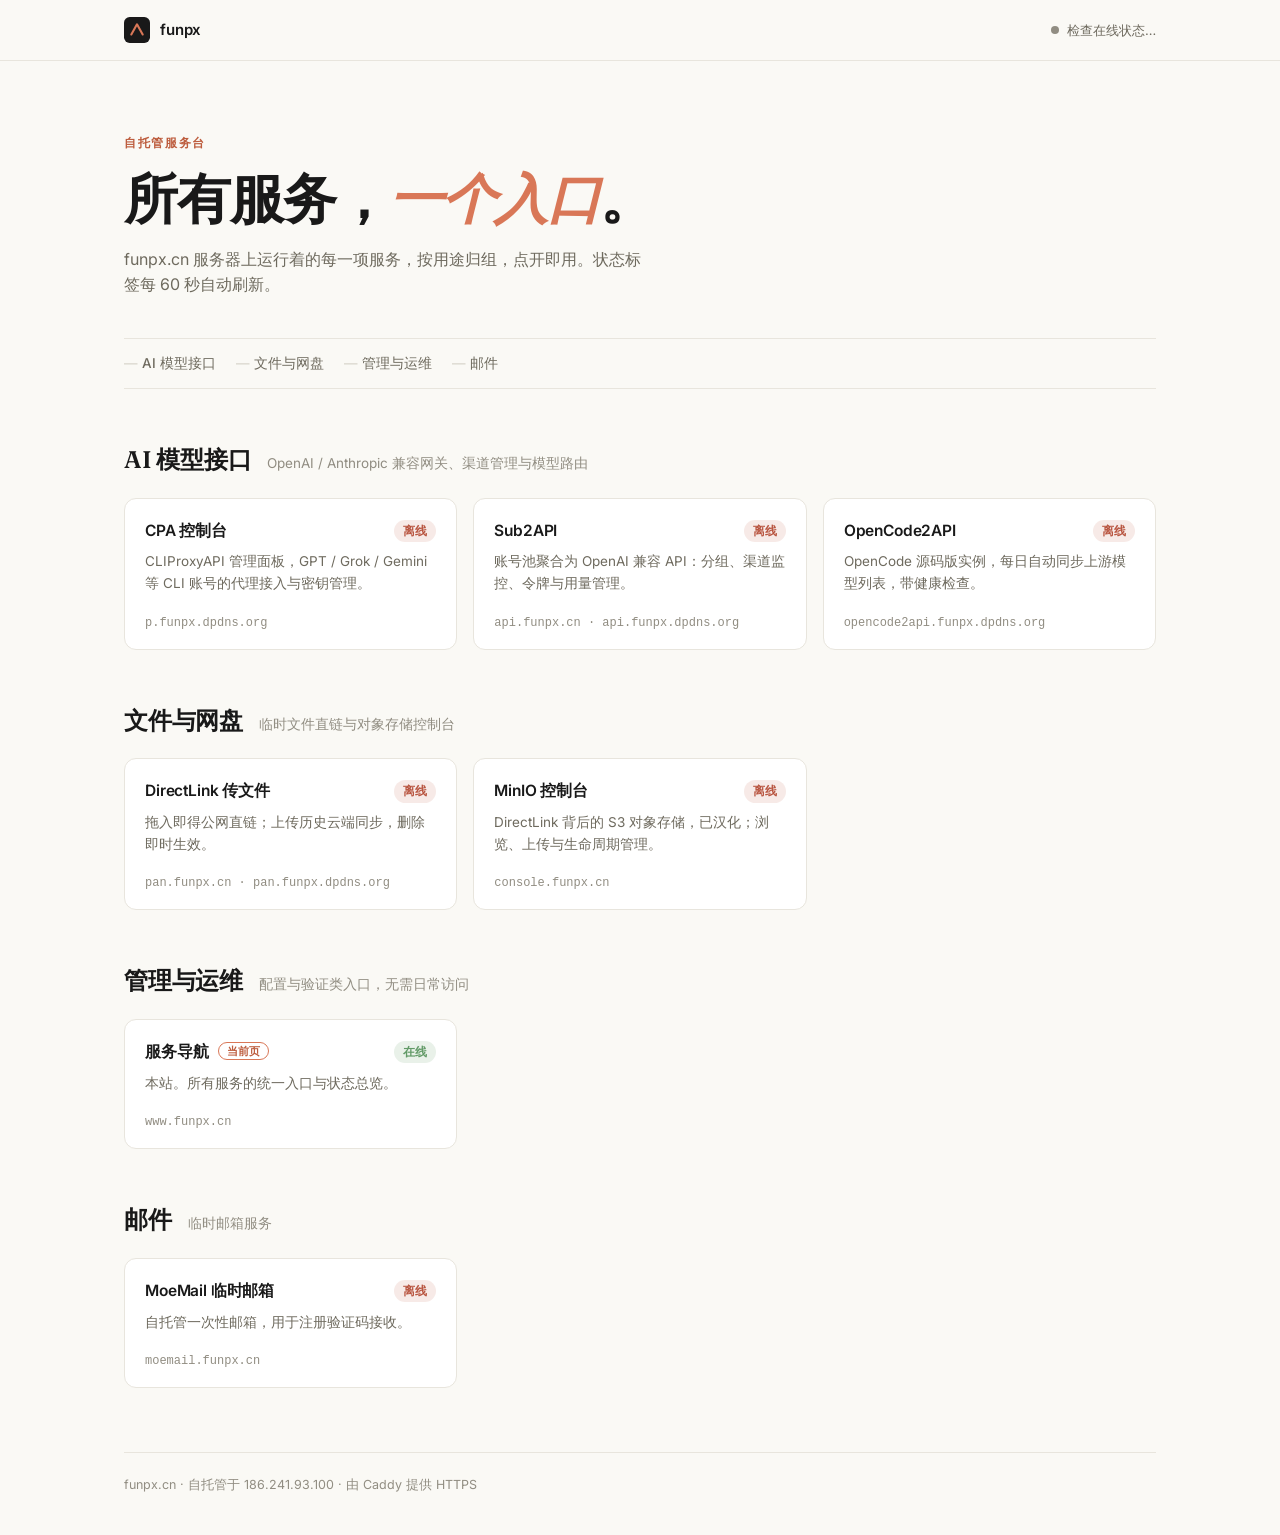
==== index.html @ fb262694 "first commit: funpx Anthropic-style service navigator" ====
<!DOCTYPE html>
<html lang="zh-CN">
<head>
<meta charset="UTF-8">
<meta name="viewport" content="width=device-width, initial-scale=1.0">
<title>funpx 服务导航</title>
<meta name="description" content="funpx.cn 自托管服务统一入口">
<link rel="icon" href="data:image/svg+xml,%3Csvg xmlns='http://www.w3.org/2000/svg' viewBox='0 0 32 32'%3E%3Crect width='32' height='32' rx='7' fill='%23191919'/%3E%3Cpath d='M9 21.5 16 9l7 12.5' stroke='%23D97757' stroke-width='2.6' fill='none' stroke-linecap='round' stroke-linejoin='round'/%3E%3C/svg%3E">
<link rel="preconnect" href="https://fonts.googleapis.com">
<link rel="preconnect" href="https://fonts.gstatic.com" crossorigin>
<link href="https://fonts.googleapis.com/css2?family=Fraunces:opsz,wght@9..144,500;9..144,600&family=Inter:wght@400;500;600&display=swap" rel="stylesheet">
<link rel="stylesheet" href="style.css">
</head>
<body>

<header class="site-header">
  <div class="wrap header-row">
    <a class="mark" href="/" aria-label="funpx 首页">
      <svg width="26" height="26" viewBox="0 0 32 32" aria-hidden="true"><rect width="32" height="32" rx="7" fill="#191919"/><path d="M9 21.5 16 9l7 12.5" stroke="#D97757" stroke-width="2.6" fill="none" stroke-linecap="round" stroke-linejoin="round"/></svg>
      <span>funpx</span>
    </a>
    <div class="header-meta">
      <span class="dot" id="live-dot" aria-hidden="true"></span>
      <span id="live-label">检查在线状态…</span>
    </div>
  </div>
</header>

<main class="wrap">

  <section class="hero">
    <p class="eyebrow">自托管服务台</p>
    <h1>所有服务，<em>一个入口</em>。</h1>
    <p class="lede">funpx.cn 服务器上运行着的每一项服务，按用途归组，点开即用。状态标签每 60 秒自动刷新。</p>
  </section>

  <nav class="group-index" aria-label="分组目录">
    <a href="#ai">AI 模型接口</a>
    <a href="#files">文件与网盘</a>
    <a href="#ops">管理与运维</a>
    <a href="#mail">邮件</a>
  </nav>

  <section class="group" id="ai">
    <header class="group-head">
      <h2>AI 模型接口</h2>
      <p>OpenAI / Anthropic 兼容网关、渠道管理与模型路由</p>
    </header>
    <div class="grid">
      <a class="card" data-href="https://p.funpx.dpdns.org/" href="https://p.funpx.dpdns.org/" target="_blank" rel="noopener">
        <div class="card-top"><h3>CPA 控制台</h3><span class="status" data-probe="https://p.funpx.dpdns.org/">…</span></div>
        <p>CLIProxyAPI 管理面板，GPT / Grok / Gemini 等 CLI 账号的代理接入与密钥管理。</p>
        <span class="host">p.funpx.dpdns.org</span>
      </a>
      <a class="card" data-href="https://api.funpx.cn/" href="https://api.funpx.cn/" target="_blank" rel="noopener">
        <div class="card-top"><h3>Sub2API</h3><span class="status" data-probe="https://api.funpx.cn/">…</span></div>
        <p>账号池聚合为 OpenAI 兼容 API：分组、渠道监控、令牌与用量管理。</p>
        <span class="host">api.funpx.cn · api.funpx.dpdns.org</span>
      </a>
      <a class="card" data-href="https://opencode2api.funpx.dpdns.org/healthz" href="https://opencode2api.funpx.dpdns.org/" target="_blank" rel="noopener">
        <div class="card-top"><h3>OpenCode2API</h3><span class="status" data-probe="https://opencode2api.funpx.dpdns.org/healthz">…</span></div>
        <p>OpenCode 源码版实例，每日自动同步上游模型列表，带健康检查。</p>
        <span class="host">opencode2api.funpx.dpdns.org</span>
      </a>
    </div>
  </section>

  <section class="group" id="files">
    <header class="group-head">
      <h2>文件与网盘</h2>
      <p>临时文件直链与对象存储控制台</p>
    </header>
    <div class="grid">
      <a class="card" data-href="https://pan.funpx.cn/" href="https://pan.funpx.cn/" target="_blank" rel="noopener">
        <div class="card-top"><h3>DirectLink 传文件</h3><span class="status" data-probe="https://pan.funpx.cn/">…</span></div>
        <p>拖入即得公网直链；上传历史云端同步，删除即时生效。</p>
        <span class="host">pan.funpx.cn · pan.funpx.dpdns.org</span>
      </a>
      <a class="card" data-href="https://console.funpx.cn/" href="https://console.funpx.cn/" target="_blank" rel="noopener">
        <div class="card-top"><h3>MinIO 控制台</h3><span class="status" data-probe="https://console.funpx.cn/">…</span></div>
        <p>DirectLink 背后的 S3 对象存储，已汉化；浏览、上传与生命周期管理。</p>
        <span class="host">console.funpx.cn</span>
      </a>
    </div>
  </section>

  <section class="group" id="ops">
    <header class="group-head">
      <h2>管理与运维</h2>
      <p>配置与验证类入口，无需日常访问</p>
    </header>
    <div class="grid">
      <a class="card is-static" href="https://www.funpx.cn/" aria-current="page">
        <div class="card-top"><h3>服务导航 <span class="here">当前页</span></h3><span class="status ok">在线</span></div>
        <p>本站。所有服务的统一入口与状态总览。</p>
        <span class="host">www.funpx.cn</span>
      </a>
    </div>
  </section>

  <section class="group" id="mail">
    <header class="group-head">
      <h2>邮件</h2>
      <p>临时邮箱服务</p>
    </header>
    <div class="grid">
      <a class="card" data-href="https://moemail.funpx.cn/en" href="https://moemail.funpx.cn/en" target="_blank" rel="noopener">
        <div class="card-top"><h3>MoeMail 临时邮箱</h3><span class="status" data-probe="https://moemail.funpx.cn/en">…</span></div>
        <p>自托管一次性邮箱，用于注册验证码接收。</p>
        <span class="host">moemail.funpx.cn</span>
      </a>
    </div>
  </section>

  <footer class="site-foot">
    <p>funpx.cn · 自托管于 186.241.93.100 · 由 Caddy 提供 HTTPS</p>
  </footer>

</main>

<script>
(function () {
  var labels = { ok: "在线", down: "离线" };
  function probe(url, el) {
    var ctrl = ("AbortController" in window) ? new AbortController() : null;
    var timer = ctrl ? setTimeout(function () { ctrl.abort(); }, 8000) : null;
    var start = Date.now();
    fetch(url, { mode: "no-cors", cache: "no-store", signal: ctrl ? ctrl.signal : undefined })
      .then(function () {
        if (timer) clearTimeout(timer);
        el.textContent = labels.ok;
        el.className = "status ok";
        el.title = "响应 " + (Date.now() - start) + " ms";
      })
      .catch(function () {
        if (timer) clearTimeout(timer);
        el.textContent = labels.down;
        el.className = "status down";
      });
  }
  document.querySelectorAll(".status[data-probe]").forEach(function (el) {
    probe(el.getAttribute("data-probe"), el);
  });
  var dot = document.getElementById("live-dot");
  var label = document.getElementById("live-label");
  function tick() {
    var probed = document.querySelectorAll(".status[data-probe]");
    var ok = document.querySelectorAll(".status[data-probe].ok").length;
    label.textContent = ok + " / " + probed.length + " 服务在线";
  }
  setTimeout(tick, 8500);
  setInterval(function () {
    document.querySelectorAll(".status[data-probe]").forEach(function (el) {
      probe(el.getAttribute("data-probe"), el);
    });
    setTimeout(tick, 8500);
  }, 60000);
})();
</script>
</body>
</html>
---- style.css ----
/* funpx 服务导航 — Anthropic 风格
   Palette: bone #FAF9F5 / ink #191919 / clay #D97757 / slate text #3D3929 /
            mist line #E8E5DD / sage ok #629A67
   Type:    Fraunces (display) + Inter (body) */

:root {
  --bone: #FAF9F5;
  --ink: #191919;
  --slate: #3D3929;
  --muted: #6E6A5E;
  --faint: #918D82;
  --clay: #D97757;
  --clay-deep: #BD5D3E;
  --line: #E8E5DD;
  --line-strong: #D9D5CB;
  --ok: #629A67;
  --down: #B8543F;
  --card: #FFFFFF;
  --radius: 12px;
}

* { box-sizing: border-box; }

html { scroll-behavior: smooth; }
@media (prefers-reduced-motion: reduce) {
  html { scroll-behavior: auto; }
  *, *::before, *::after { transition: none !important; animation: none !important; }
}

body {
  margin: 0;
  background: var(--bone);
  color: var(--slate);
  font-family: "Inter", -apple-system, "Segoe UI", "PingFang SC", "Microsoft YaHei", sans-serif;
  font-size: 15px;
  line-height: 1.6;
  -webkit-font-smoothing: antialiased;
}

.wrap { max-width: 1080px; margin: 0 auto; padding: 0 24px; }

/* ---------- header ---------- */
.site-header {
  border-bottom: 1px solid var(--line);
  background: color-mix(in srgb, var(--bone) 88%, transparent);
  backdrop-filter: blur(6px);
  position: sticky;
  top: 0;
  z-index: 10;
}
.header-row { display: flex; align-items: center; justify-content: space-between; height: 60px; }
.mark { display: inline-flex; align-items: center; gap: 10px; text-decoration: none; color: var(--ink); font-weight: 600; letter-spacing: -0.01em; }
.header-meta { display: flex; align-items: center; gap: 8px; font-size: 13px; color: var(--muted); }
.dot { width: 8px; height: 8px; border-radius: 50%; background: var(--faint); }
.dot.live { background: var(--ok); }

/* ---------- hero ---------- */
.hero { padding: 72px 0 40px; max-width: 640px; }
.eyebrow {
  margin: 0 0 18px;
  font-size: 12px;
  font-weight: 600;
  letter-spacing: 0.14em;
  text-transform: uppercase;
  color: var(--clay-deep);
}
h1 {
  font-family: "Fraunces", Georgia, serif;
  font-weight: 600;
  font-size: clamp(34px, 6vw, 54px);
  line-height: 1.08;
  letter-spacing: -0.02em;
  color: var(--ink);
  margin: 0 0 18px;
}
h1 em { font-style: italic; color: var(--clay); }
.lede { margin: 0; font-size: 16px; color: var(--muted); max-width: 52ch; }

/* ---------- group index ---------- */
.group-index {
  display: flex;
  flex-wrap: wrap;
  gap: 8px 20px;
  padding: 14px 0;
  border-top: 1px solid var(--line);
  border-bottom: 1px solid var(--line);
  margin-bottom: 8px;
}
.group-index a {
  font-size: 13.5px;
  font-weight: 500;
  color: var(--muted);
  text-decoration: none;
}
.group-index a:hover { color: var(--clay-deep); }
.group-index a::before { content: "— "; color: var(--line-strong); }
.group-index a:hover::before { color: var(--clay); }

/* ---------- groups ---------- */
.group { padding: 44px 0 8px; }
.group-head { display: flex; align-items: baseline; gap: 16px; flex-wrap: wrap; margin-bottom: 18px; }
.group-head h2 {
  font-family: "Fraunces", Georgia, serif;
  font-weight: 600;
  font-size: 24px;
  letter-spacing: -0.01em;
  color: var(--ink);
  margin: 0;
}
.group-head p { margin: 0; font-size: 13.5px; color: var(--faint); }

.grid {
  display: grid;
  grid-template-columns: repeat(auto-fill, minmax(280px, 1fr));
  gap: 16px;
}

/* ---------- cards ---------- */
.card {
  display: block;
  background: var(--card);
  border: 1px solid var(--line);
  border-radius: var(--radius);
  padding: 20px 20px 16px;
  text-decoration: none;
  color: inherit;
  transition: border-color .18s ease, transform .18s ease, box-shadow .18s ease;
}
.card:hover {
  border-color: var(--clay);
  transform: translateY(-2px);
  box-shadow: 0 10px 28px rgba(25, 25, 25, 0.07);
}
.card:focus-visible, .group-index a:focus-visible, .mark:focus-visible {
  outline: 2px solid var(--clay);
  outline-offset: 3px;
  border-radius: 6px;
}
.card-top { display: flex; align-items: center; justify-content: space-between; gap: 10px; margin-bottom: 8px; }
.card h3 { margin: 0; font-size: 15.5px; font-weight: 600; color: var(--ink); letter-spacing: -0.01em; }
.card p { margin: 0 0 14px; font-size: 13.5px; color: var(--muted); }
.host {
  font-size: 12px;
  color: var(--faint);
  font-family: ui-monospace, "SF Mono", Consolas, monospace;
}
.here {
  font-size: 11px;
  font-weight: 600;
  color: var(--clay-deep);
  border: 1px solid var(--clay);
  border-radius: 99px;
  padding: 1px 8px;
  margin-left: 6px;
  vertical-align: 2px;
}

/* status pills */
.status {
  font-size: 11.5px;
  font-weight: 600;
  padding: 2px 9px;
  border-radius: 99px;
  background: var(--line);
  color: var(--faint);
  white-space: nowrap;
}
.status.ok { background: rgba(98, 154, 103, 0.14); color: var(--ok); }
.status.down { background: rgba(184, 84, 63, 0.12); color: var(--down); }

/* ---------- footer ---------- */
.site-foot {
  margin: 56px 0 0;
  padding: 22px 0 40px;
  border-top: 1px solid var(--line);
  font-size: 12.5px;
  color: var(--faint);
}
.site-foot p { margin: 0; }

@media (max-width: 560px) {
  .hero { padding: 48px 0 28px; }
  .group { padding-top: 32px; }
}
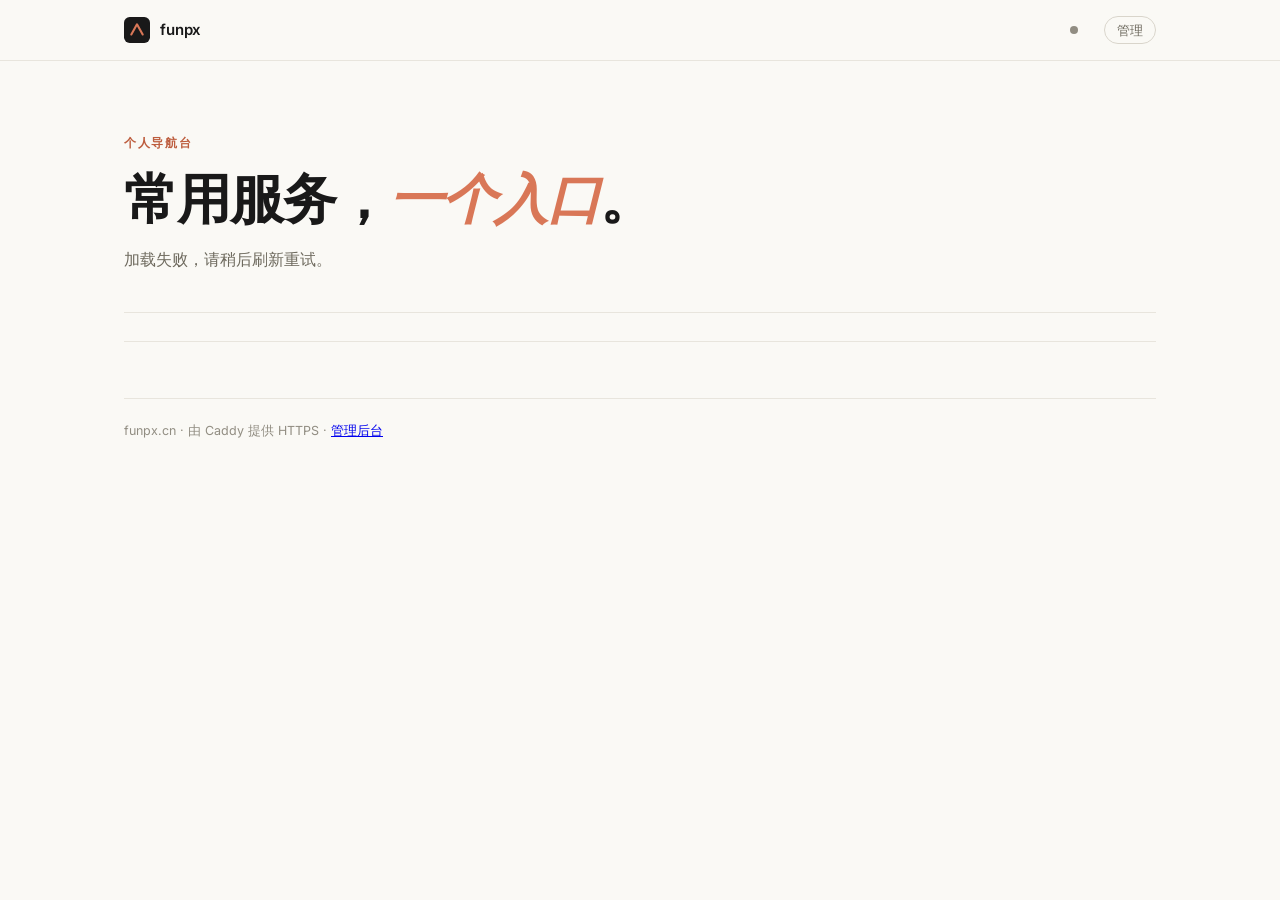
==== commit 441c63e7: "v2: data-driven personal navigator with key-protected admin" ====
--- a/index.html
+++ b/index.html
@@ -3,13 +3,13 @@
 <head>
 <meta charset="UTF-8">
 <meta name="viewport" content="width=device-width, initial-scale=1.0">
-<title>funpx 服务导航</title>
-<meta name="description" content="funpx.cn 自托管服务统一入口">
+<title>funpx · 导航</title>
+<meta name="description" content="个人服务导航台">
 <link rel="icon" href="data:image/svg+xml,%3Csvg xmlns='http://www.w3.org/2000/svg' viewBox='0 0 32 32'%3E%3Crect width='32' height='32' rx='7' fill='%23191919'/%3E%3Cpath d='M9 21.5 16 9l7 12.5' stroke='%23D97757' stroke-width='2.6' fill='none' stroke-linecap='round' stroke-linejoin='round'/%3E%3C/svg%3E">
 <link rel="preconnect" href="https://fonts.googleapis.com">
 <link rel="preconnect" href="https://fonts.gstatic.com" crossorigin>
 <link href="https://fonts.googleapis.com/css2?family=Fraunces:opsz,wght@9..144,500;9..144,600&family=Inter:wght@400;500;600&display=swap" rel="stylesheet">
-<link rel="stylesheet" href="style.css">
+<link rel="stylesheet" href="/style.css">
 </head>
 <body>
 
@@ -21,140 +21,130 @@
     </a>
     <div class="header-meta">
       <span class="dot" id="live-dot" aria-hidden="true"></span>
-      <span id="live-label">检查在线状态…</span>
+      <span id="live-label"></span>
+      <a class="admin-link" href="/admin.html" title="管理后台">管理</a>
     </div>
   </div>
 </header>
 
 <main class="wrap">
-
   <section class="hero">
-    <p class="eyebrow">自托管服务台</p>
-    <h1>所有服务，<em>一个入口</em>。</h1>
-    <p class="lede">funpx.cn 服务器上运行着的每一项服务，按用途归组，点开即用。状态标签每 60 秒自动刷新。</p>
+    <p class="eyebrow">个人导航台</p>
+    <h1>常用服务，<em>一个入口</em>。</h1>
+    <p class="lede" id="lede-text">按用途归组，点开即用。状态标签每 60 秒自动刷新。</p>
   </section>
 
-  <nav class="group-index" aria-label="分组目录">
-    <a href="#ai">AI 模型接口</a>
-    <a href="#files">文件与网盘</a>
-    <a href="#ops">管理与运维</a>
-    <a href="#mail">邮件</a>
-  </nav>
+  <nav class="group-index" id="group-index" aria-label="分组目录"></nav>
 
-  <section class="group" id="ai">
-    <header class="group-head">
-      <h2>AI 模型接口</h2>
-      <p>OpenAI / Anthropic 兼容网关、渠道管理与模型路由</p>
-    </header>
-    <div class="grid">
-      <a class="card" data-href="https://p.funpx.dpdns.org/" href="https://p.funpx.dpdns.org/" target="_blank" rel="noopener">
-        <div class="card-top"><h3>CPA 控制台</h3><span class="status" data-probe="https://p.funpx.dpdns.org/">…</span></div>
-        <p>CLIProxyAPI 管理面板，GPT / Grok / Gemini 等 CLI 账号的代理接入与密钥管理。</p>
-        <span class="host">p.funpx.dpdns.org</span>
-      </a>
-      <a class="card" data-href="https://api.funpx.cn/" href="https://api.funpx.cn/" target="_blank" rel="noopener">
-        <div class="card-top"><h3>Sub2API</h3><span class="status" data-probe="https://api.funpx.cn/">…</span></div>
-        <p>账号池聚合为 OpenAI 兼容 API：分组、渠道监控、令牌与用量管理。</p>
-        <span class="host">api.funpx.cn · api.funpx.dpdns.org</span>
-      </a>
-      <a class="card" data-href="https://opencode2api.funpx.dpdns.org/healthz" href="https://opencode2api.funpx.dpdns.org/" target="_blank" rel="noopener">
-        <div class="card-top"><h3>OpenCode2API</h3><span class="status" data-probe="https://opencode2api.funpx.dpdns.org/healthz">…</span></div>
-        <p>OpenCode 源码版实例，每日自动同步上游模型列表，带健康检查。</p>
-        <span class="host">opencode2api.funpx.dpdns.org</span>
-      </a>
-    </div>
-  </section>
-
-  <section class="group" id="files">
-    <header class="group-head">
-      <h2>文件与网盘</h2>
-      <p>临时文件直链与对象存储控制台</p>
-    </header>
-    <div class="grid">
-      <a class="card" data-href="https://pan.funpx.cn/" href="https://pan.funpx.cn/" target="_blank" rel="noopener">
-        <div class="card-top"><h3>DirectLink 传文件</h3><span class="status" data-probe="https://pan.funpx.cn/">…</span></div>
-        <p>拖入即得公网直链；上传历史云端同步，删除即时生效。</p>
-        <span class="host">pan.funpx.cn · pan.funpx.dpdns.org</span>
-      </a>
-      <a class="card" data-href="https://console.funpx.cn/" href="https://console.funpx.cn/" target="_blank" rel="noopener">
-        <div class="card-top"><h3>MinIO 控制台</h3><span class="status" data-probe="https://console.funpx.cn/">…</span></div>
-        <p>DirectLink 背后的 S3 对象存储，已汉化；浏览、上传与生命周期管理。</p>
-        <span class="host">console.funpx.cn</span>
-      </a>
-    </div>
-  </section>
-
-  <section class="group" id="ops">
-    <header class="group-head">
-      <h2>管理与运维</h2>
-      <p>配置与验证类入口，无需日常访问</p>
-    </header>
-    <div class="grid">
-      <a class="card is-static" href="https://www.funpx.cn/" aria-current="page">
-        <div class="card-top"><h3>服务导航 <span class="here">当前页</span></h3><span class="status ok">在线</span></div>
-        <p>本站。所有服务的统一入口与状态总览。</p>
-        <span class="host">www.funpx.cn</span>
-      </a>
-    </div>
-  </section>
-
-  <section class="group" id="mail">
-    <header class="group-head">
-      <h2>邮件</h2>
-      <p>临时邮箱服务</p>
-    </header>
-    <div class="grid">
-      <a class="card" data-href="https://moemail.funpx.cn/en" href="https://moemail.funpx.cn/en" target="_blank" rel="noopener">
-        <div class="card-top"><h3>MoeMail 临时邮箱</h3><span class="status" data-probe="https://moemail.funpx.cn/en">…</span></div>
-        <p>自托管一次性邮箱，用于注册验证码接收。</p>
-        <span class="host">moemail.funpx.cn</span>
-      </a>
-    </div>
-  </section>
+  <div id="groups"></div>
 
   <footer class="site-foot">
-    <p>funpx.cn · 自托管于 186.241.93.100 · 由 Caddy 提供 HTTPS</p>
+    <p>funpx.cn · 由 Caddy 提供 HTTPS · <a href="/admin.html">管理后台</a></p>
   </footer>
-
 </main>
 
 <script>
 (function () {
-  var labels = { ok: "在线", down: "离线" };
-  function probe(url, el) {
+  "use strict";
+  var state = { groups: [] };
+
+  function el(tag, cls, text) {
+    var node = document.createElement(tag);
+    if (cls) node.className = cls;
+    if (text != null) node.textContent = text;
+    return node;
+  }
+
+  function probe(url, elStatus) {
     var ctrl = ("AbortController" in window) ? new AbortController() : null;
     var timer = ctrl ? setTimeout(function () { ctrl.abort(); }, 8000) : null;
     var start = Date.now();
     fetch(url, { mode: "no-cors", cache: "no-store", signal: ctrl ? ctrl.signal : undefined })
       .then(function () {
         if (timer) clearTimeout(timer);
-        el.textContent = labels.ok;
-        el.className = "status ok";
-        el.title = "响应 " + (Date.now() - start) + " ms";
+        elStatus.textContent = "在线";
+        elStatus.className = "status ok";
+        elStatus.title = "响应 " + (Date.now() - start) + " ms";
       })
       .catch(function () {
         if (timer) clearTimeout(timer);
-        el.textContent = labels.down;
-        el.className = "status down";
+        elStatus.textContent = "离线";
+        elStatus.className = "status down";
       });
   }
-  document.querySelectorAll(".status[data-probe]").forEach(function (el) {
-    probe(el.getAttribute("data-probe"), el);
-  });
-  var dot = document.getElementById("live-dot");
-  var label = document.getElementById("live-label");
+
+  function render() {
+    var indexNav = document.getElementById("group-index");
+    var container = document.getElementById("groups");
+    indexNav.innerHTML = "";
+    container.innerHTML = "";
+
+    state.groups.forEach(function (group) {
+      var gid = String(group.id || group.name).replace(/[^a-zA-Z0-9_-]/g, "");
+      var link = el("a", null, group.name);
+      link.href = "#" + gid;
+      indexNav.appendChild(link);
+
+      var section = el("section", "group");
+      section.id = gid;
+      var head = el("header", "group-head");
+      var h2 = el("h2", null, group.name);
+      head.appendChild(h2);
+      if (group.desc) head.appendChild(el("p", null, group.desc));
+      section.appendChild(head);
+
+      var grid = el("div", "grid");
+      (group.links || []).forEach(function (linkItem) {
+        var card = el("a", "card");
+        card.href = linkItem.url;
+        card.target = "_blank";
+        card.rel = "noopener";
+        var top = el("div", "card-top");
+        top.appendChild(el("h3", null, linkItem.name));
+        var status = el("span", "status", "…");
+        status.setAttribute("data-probe", linkItem.url);
+        top.appendChild(status);
+        card.appendChild(top);
+        if (linkItem.desc) card.appendChild(el("p", null, linkItem.desc));
+        card.appendChild(el("span", "host", linkItem.host || ""));
+        grid.appendChild(card);
+      });
+      section.appendChild(grid);
+      container.appendChild(section);
+    });
+
+    document.querySelectorAll(".status[data-probe]").forEach(function (node) {
+      probe(node.getAttribute("data-probe"), node);
+    });
+  }
+
   function tick() {
     var probed = document.querySelectorAll(".status[data-probe]");
     var ok = document.querySelectorAll(".status[data-probe].ok").length;
-    label.textContent = ok + " / " + probed.length + " 服务在线";
+    if (probed.length) {
+      document.getElementById("live-label").textContent = ok + " / " + probed.length + " 在线";
+      document.getElementById("live-dot").className = "dot" + (ok === probed.length ? " live" : "");
+    } else {
+      document.getElementById("live-label").textContent = "";
+    }
   }
-  setTimeout(tick, 8500);
-  setInterval(function () {
-    document.querySelectorAll(".status[data-probe]").forEach(function (el) {
-      probe(el.getAttribute("data-probe"), el);
+
+  fetch("/api/links", { cache: "no-store" })
+    .then(function (r) { return r.json(); })
+    .then(function (data) {
+      state.groups = (data && data.groups) || [];
+      render();
+      setTimeout(tick, 8500);
+      setInterval(function () {
+        document.querySelectorAll(".status[data-probe]").forEach(function (node) {
+          probe(node.getAttribute("data-probe"), node);
+        });
+        setTimeout(tick, 8500);
+      }, 60000);
+    })
+    .catch(function () {
+      document.getElementById("lede-text").textContent = "加载失败，请稍后刷新重试。";
     });
-    setTimeout(tick, 8500);
-  }, 60000);
 })();
 </script>
 </body>
--- a/style.css
+++ b/style.css
@@ -182,3 +182,16 @@
   .hero { padding: 48px 0 28px; }
   .group { padding-top: 32px; }
 }
+
+/* ---------- admin ---------- */
+.admin-link {
+  font-size: 13px;
+  font-weight: 500;
+  color: var(--muted);
+  text-decoration: none;
+  border: 1px solid var(--line-strong);
+  border-radius: 99px;
+  padding: 3px 12px;
+  margin-left: 10px;
+}
+.admin-link:hover { color: var(--clay-deep); border-color: var(--clay); }
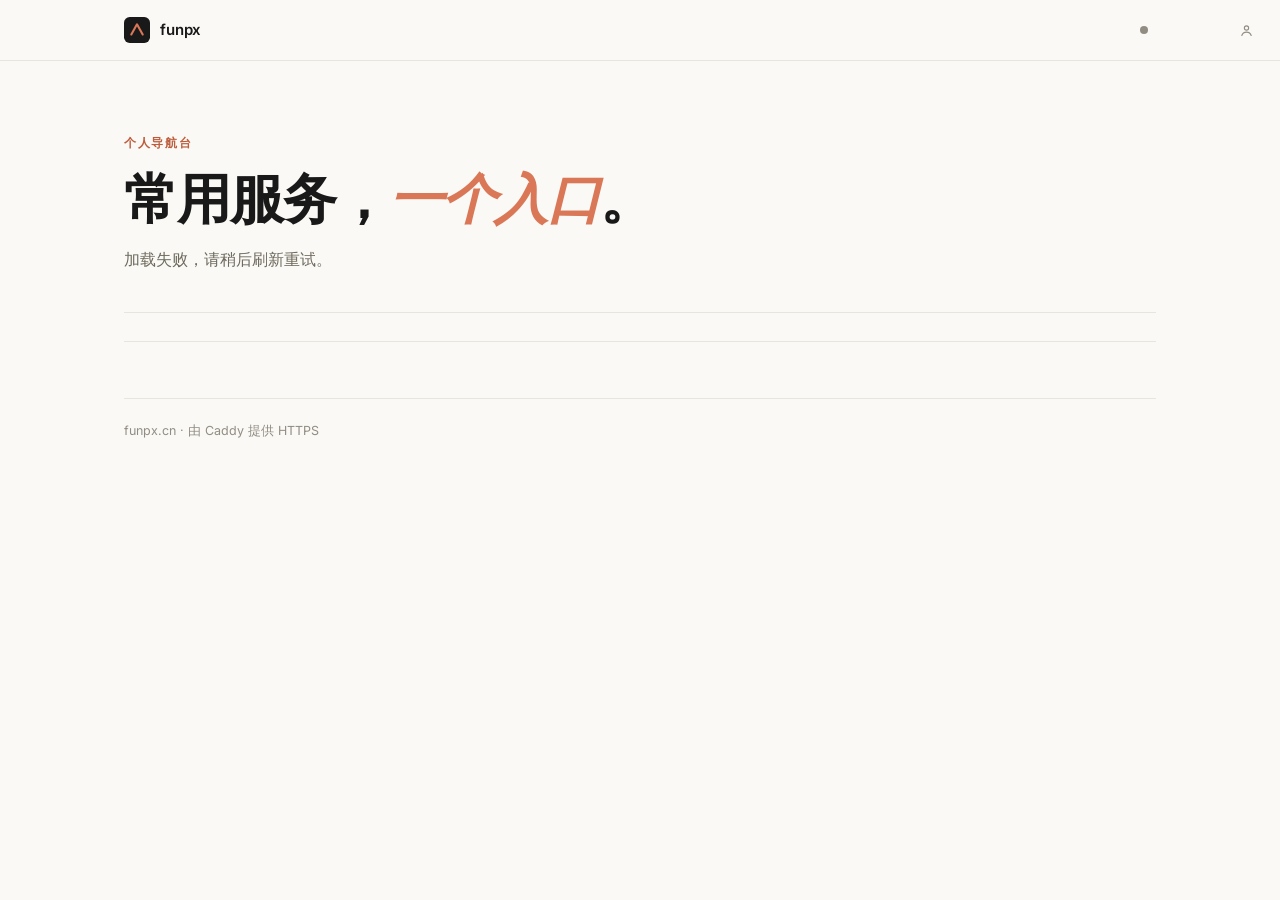
==== commit 079d2476: "admin entry: discreet round corner button" ====
--- a/index.html
+++ b/index.html
@@ -14,7 +14,7 @@
 <body>
 
 <header class="site-header">
-  <div class="wrap header-row">
+  <div class="wrap header-row" style="position:relative">
     <a class="mark" href="/" aria-label="funpx 首页">
       <svg width="26" height="26" viewBox="0 0 32 32" aria-hidden="true"><rect width="32" height="32" rx="7" fill="#191919"/><path d="M9 21.5 16 9l7 12.5" stroke="#D97757" stroke-width="2.6" fill="none" stroke-linecap="round" stroke-linejoin="round"/></svg>
       <span>funpx</span>
@@ -22,8 +22,13 @@
     <div class="header-meta">
       <span class="dot" id="live-dot" aria-hidden="true"></span>
       <span id="live-label"></span>
-      <a class="admin-link" href="/admin.html" title="管理后台">管理</a>
     </div>
+    <a class="admin-fab" href="/admin.html" aria-label="管理后台" title="管理后台">
+      <svg width="15" height="15" viewBox="0 0 24 24" fill="none" stroke="currentColor" stroke-width="1.8" aria-hidden="true">
+        <circle cx="12" cy="8" r="3.4"/>
+        <path d="M4.5 20c1-3.6 4-5.4 7.5-5.4s6.5 1.8 7.5 5.4" stroke-linecap="round"/>
+      </svg>
+    </a>
   </div>
 </header>
 
@@ -39,7 +44,7 @@
   <div id="groups"></div>
 
   <footer class="site-foot">
-    <p>funpx.cn · 由 Caddy 提供 HTTPS · <a href="/admin.html">管理后台</a></p>
+    <p>funpx.cn · 由 Caddy 提供 HTTPS</p>
   </footer>
 </main>
 
--- a/style.css
+++ b/style.css
@@ -184,14 +184,34 @@
 }
 
 /* ---------- admin ---------- */
-.admin-link {
-  font-size: 13px;
-  font-weight: 500;
-  color: var(--muted);
-  text-decoration: none;
-  border: 1px solid var(--line-strong);
-  border-radius: 99px;
-  padding: 3px 12px;
-  margin-left: 10px;
-}
-.admin-link:hover { color: var(--clay-deep); border-color: var(--clay); }
+/* Discreet round admin button: pinned to the viewport's top-right corner,
+   blends with the page chrome until hovered. Direct URL access to
+   /admin.html remains. */
+.admin-fab {
+  position: fixed;
+  top: 14px;
+  right: 18px;
+  width: 32px;
+  height: 32px;
+  display: inline-flex;
+  align-items: center;
+  justify-content: center;
+  border-radius: 50%;
+  color: var(--faint);
+  background: transparent;
+  border: 1px solid transparent;
+  z-index: 20;
+  transition: color .18s ease, border-color .18s ease, background .18s ease;
+}
+.admin-fab:hover {
+  color: var(--clay-deep);
+  border-color: var(--line-strong);
+  background: var(--card);
+}
+.admin-fab:focus-visible {
+  outline: 2px solid var(--clay);
+  outline-offset: 2px;
+}
+@media (max-width: 560px) {
+  .admin-fab { top: 12px; right: 12px; }
+}
